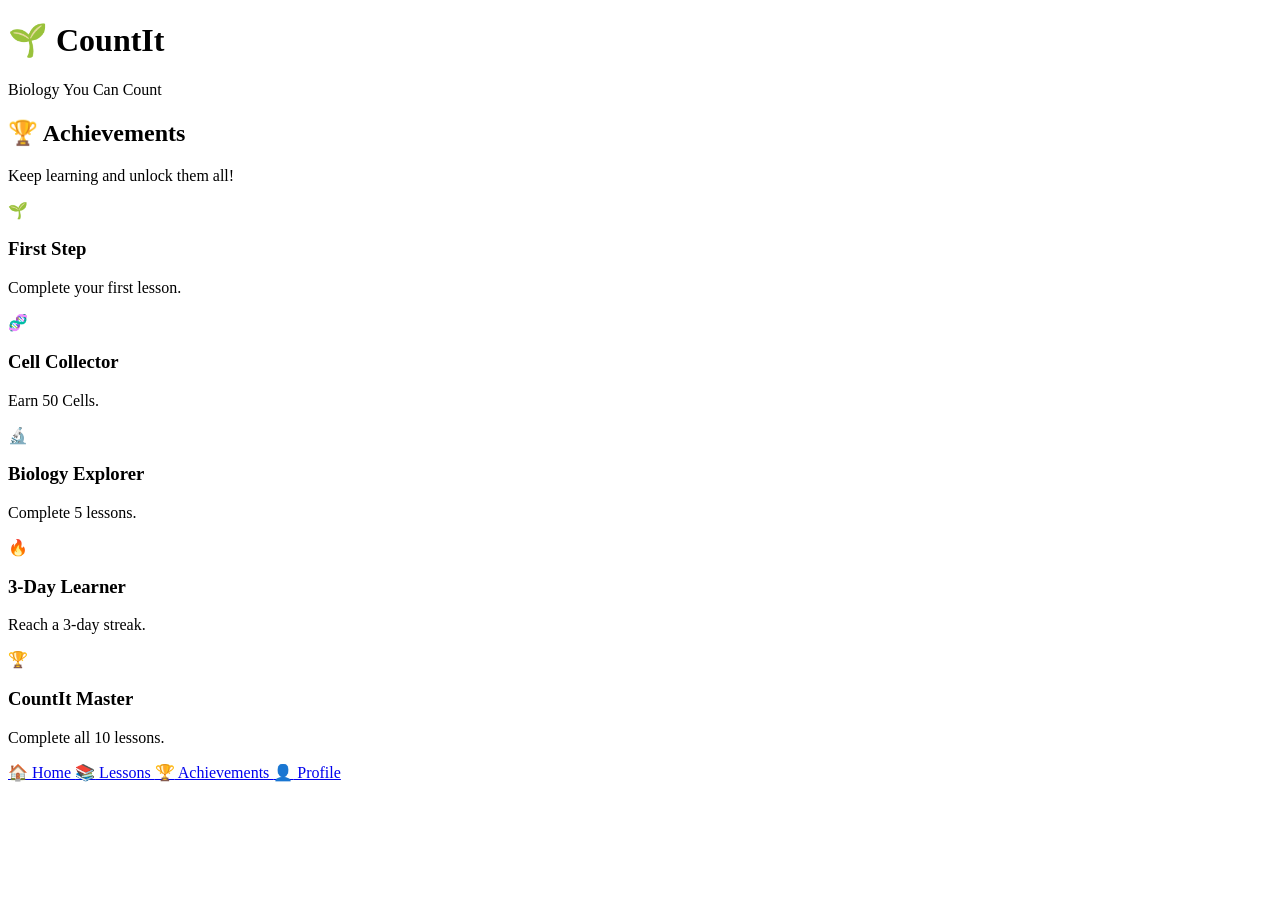
==== achievements.html @ 7a29d95e "Create achievements.html" ====
<!DOCTYPE html>
<html lang="en">

<head>

  <meta charset="UTF-8">

  <meta
    name="viewport"
    content="width=device-width, initial-scale=1.0">

  <title>Achievements | CountIt</title>

  <link rel="stylesheet" href="style.css">

</head>


<body>

  <header>

    <h1>🌱 CountIt</h1>

    <p>Biology You Can Count</p>

  </header>


  <main class="container">

    <h2>🏆 Achievements</h2>

    <p>
      Keep learning and unlock them all!
    </p>


    <section class="achievements-section">

      <div class="achievement-grid">


        <!-- ACHIEVEMENT 1 -->

        <div
          id="achievement1"
          class="achievement">

          <span>🌱</span>

          <h3>First Step</h3>

          <p>
            Complete your first lesson.
          </p>

        </div>


        <!-- ACHIEVEMENT 2 -->

        <div
          id="achievement2"
          class="achievement">

          <span>🧬</span>

          <h3>Cell Collector</h3>

          <p>
            Earn 50 Cells.
          </p>

        </div>


        <!-- ACHIEVEMENT 3 -->

        <div
          id="achievement3"
          class="achievement">

          <span>🔬</span>

          <h3>Biology Explorer</h3>

          <p>
            Complete 5 lessons.
          </p>

        </div>


        <!-- ACHIEVEMENT 4 -->

        <div
          id="achievement4"
          class="achievement">

          <span>🔥</span>

          <h3>3-Day Learner</h3>

          <p>
            Reach a 3-day streak.
          </p>

        </div>


        <!-- ACHIEVEMENT 5 -->

        <div
          id="achievement5"
          class="achievement">

          <span>🏆</span>

          <h3>CountIt Master</h3>

          <p>
            Complete all 10 lessons.
          </p>

        </div>


      </div>

    </section>

  </main>


  <!-- BOTTOM NAVIGATION -->

  <nav class="bottom-nav">


    <a
      href="index.html"
      class="nav-item">

      <span>🏠</span>
      Home

    </a>


    <a
      href="lessons.html"
      class="nav-item">

      <span>📚</span>
      Lessons

    </a>


    <a
      href="achievements.html"
      class="nav-item active">

      <span>🏆</span>
      Achievements

    </a>


    <a
      href="profile.html"
      class="nav-item">

      <span>👤</span>
      Profile

    </a>


  </nav>


  <script>

    /*
      Get saved Cells
    */

    const cells =
      Number(localStorage.getItem("cells")) || 0;


    /*
      Get saved streak
    */

    const streak =
      Number(localStorage.getItem("streak")) || 0;


    /*
      Count completed lessons
    */

    let completedLessons = 0;


    for (let i = 1; i <= 10; i++) {

      if (
        localStorage.getItem(
          "lesson" + i + "Completed"
        ) === "true"
      ) {

        completedLessons++;

      }

    }


    /*
      Unlock an achievement
    */

    function unlock(number) {

      document
        .getElementById(
          "achievement" + number
        )
        .classList.add("unlocked");

    }


    /*
      First Step
    */

    if (completedLessons >= 1) {

      unlock(1);

    }


    /*
      Cell Collector
    */

    if (cells >= 50) {

      unlock(2);

    }


    /*
      Biology Explorer
    */

    if (completedLessons >= 5) {

      unlock(3);

    }


    /*
      3-Day Learner
    */

    if (streak >= 3) {

      unlock(4);

    }


    /*
      CountIt Master
    */

    if (completedLessons === 10) {

      unlock(5);

    }

  </script>

</body>

</html>
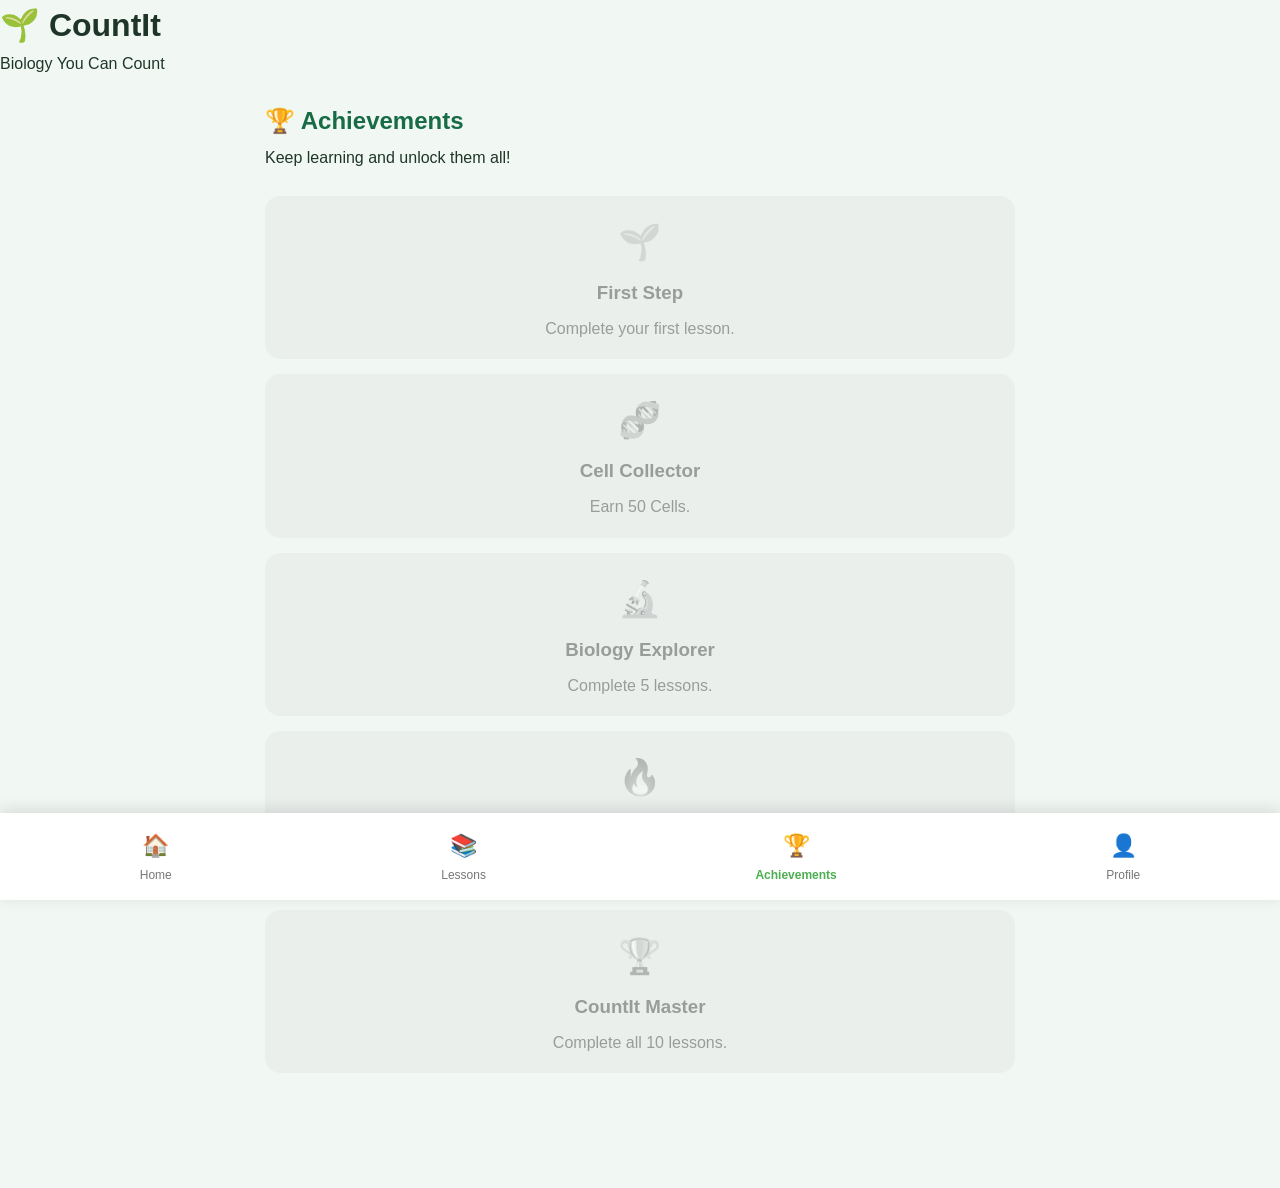
==== commit f8d1c285: "Update achievements.html" ====
--- a/achievements.html
+++ b/achievements.html
@@ -284,7 +284,7 @@
       CountIt Master
     */
 
-    if (completedLessons === 10) {
+    if (completedLessons >= 10) {
 
       unlock(5);
 
--- a/style.css
+++ b/style.css
@@ -0,0 +1,407 @@
+* {
+  margin: 0;
+  padding: 0;
+  box-sizing: border-box;
+}
+
+body {
+  font-family: Arial, sans-serif;
+  background: #f1f8f3;
+  color: #20352a;
+  line-height: 1.6;
+  padding-bottom: 90px;
+}
+
+/* Header */
+
+.app-header {
+  background: linear-gradient(135deg, #176b45, #2e9b68);
+  color: white;
+  text-align: center;
+  padding: 35px 15px;
+}
+
+.app-header h1 {
+  font-size: 36px;
+  margin-bottom: 5px;
+}
+
+.app-header p {
+  font-size: 18px;
+}
+
+.app-header small {
+  opacity: 0.9;
+}
+
+/* Main container */
+
+.container {
+  width: 92%;
+  max-width: 750px;
+  margin: 25px auto;
+}
+
+/* =========================
+   DASHBOARD
+========================= */
+
+.dashboard {
+  display: flex;
+  flex-direction: row;
+  justify-content: space-between;
+  align-items: stretch;
+  gap: 10px;
+  margin-bottom: 25px;
+}
+
+.stat {
+  flex: 1;
+  background: white;
+  padding: 15px 8px;
+  border-radius: 16px;
+  text-align: center;
+  box-shadow: 0 5px 15px rgba(0, 0, 0, 0.08);
+}
+
+.stat span {
+  display: block;
+  font-size: 28px;
+  margin-bottom: 5px;
+}
+
+.stat strong {
+  display: block;
+  font-size: 22px;
+  color: #176b45;
+}
+
+.stat p {
+  font-size: 13px;
+  color: #52665a;
+}
+
+/* Welcome card */
+
+.welcome-card {
+  background: white;
+  padding: 25px;
+  border-radius: 20px;
+  box-shadow: 0 5px 15px rgba(0, 0, 0, 0.08);
+  margin-bottom: 30px;
+}
+
+.welcome-card h2 {
+  color: #176b45;
+  margin-bottom: 10px;
+}
+
+.welcome-card p {
+  color: #52665a;
+  margin-bottom: 18px;
+}
+
+/* Buttons */
+
+button {
+  background: #176b45;
+  color: white;
+  border: none;
+  padding: 12px 20px;
+  border-radius: 10px;
+  font-size: 16px;
+  cursor: pointer;
+}
+
+button:hover {
+  background: #0d4d31;
+}
+
+/* Lessons */
+
+h2 {
+  color: #176b45;
+  margin-bottom: 5px;
+}
+
+.section-description {
+  color: #607568;
+  margin-bottom: 18px;
+}
+
+.lesson-list {
+  display: grid;
+  gap: 16px;
+}
+
+.lesson-card {
+  background: white;
+  padding: 20px;
+  border-radius: 16px;
+  border-left: 6px solid #2e9b68;
+  box-shadow: 0 4px 12px rgba(0, 0, 0, 0.06);
+}
+
+.lesson-card h3 {
+  color: #176b45;
+  margin-bottom: 6px;
+}
+
+.lesson-card p {
+  color: #52665a;
+  margin-bottom: 12px;
+}
+
+.lesson-card button {
+  width: 100%;
+}
+
+/* Premium lessons */
+
+.lesson-card.locked {
+  border-left-color: #d49b28;
+}
+
+.lesson-card.locked h3 {
+  color: #946b13;
+}
+
+.lesson-card.locked button {
+  background: #d49b28;
+}
+
+/* Footer */
+
+footer {
+  text-align: center;
+  padding: 25px 15px;
+  color: #607568;
+  font-size: 14px;
+}
+
+/* Progress display */
+
+.progress-box {
+  background: white;
+  padding: 20px;
+  border-radius: 18px;
+  margin-bottom: 25px;
+  box-shadow: 0 5px 15px rgba(0, 0, 0, 0.08);
+  text-align: center;
+}
+
+.progress-box h2 {
+  margin-bottom: 12px;
+}
+
+.progress-box p {
+  margin: 6px 0;
+  color: #52665a;
+}
+
+/* Completed lessons */
+
+.lesson-card.completed {
+  border-left-color: #176b45;
+  background: #e9f8ee;
+}
+
+/* Locked lessons */
+
+.lesson-card.locked {
+  opacity: 0.75;
+}
+
+/* PROGRESS SECTION */
+
+.progress-section {
+  margin: 25px 0;
+  padding: 20px;
+  border-radius: 15px;
+  background: white;
+}
+
+.progress-info {
+  display: flex;
+  justify-content: space-between;
+  margin-bottom: 10px;
+  font-weight: bold;
+}
+
+.progress-bar {
+  width: 100%;
+  height: 15px;
+  background: #e5e5e5;
+  border-radius: 20px;
+  overflow: hidden;
+}
+
+.progress-fill {
+  height: 100%;
+  width: 0%;
+  background: #4caf50;
+  border-radius: 20px;
+  transition: width 0.5s ease;
+}
+
+/* ACHIEVEMENTS */
+
+.achievements-section {
+  margin: 25px 0;
+}
+
+.achievement-grid {
+  display: grid;
+  gap: 15px;
+}
+
+.achievement {
+  padding: 18px;
+  border-radius: 15px;
+  background: #e5e5e5;
+  text-align: center;
+  opacity: 0.45;
+  filter: grayscale(1);
+  transition: 0.3s;
+}
+
+.achievement span {
+  font-size: 35px;
+}
+
+.achievement h3 {
+  margin: 8px 0;
+}
+
+.achievement p {
+  margin: 0;
+}
+
+/* UNLOCKED */
+
+.achievement.unlocked {
+  opacity: 1;
+  filter: grayscale(0);
+  background: white;
+  transform: scale(1.02);
+}
+
+/* =============================
+   COUNTIT APP NAVIGATION
+============================= */
+
+.bottom-nav {
+  position: fixed;
+  bottom: 0;
+  left: 0;
+  width: 100%;
+
+  display: flex;
+  justify-content: space-around;
+  align-items: center;
+
+  padding: 10px 5px;
+
+  background: white;
+
+  box-shadow: 0 -3px 15px rgba(0, 0, 0, 0.12);
+
+  z-index: 1000;
+}
+
+.nav-item {
+  display: flex;
+  flex-direction: column;
+  align-items: center;
+
+  gap: 3px;
+
+  font-size: 12px;
+
+  color: #777;
+
+  text-decoration: none;
+
+  padding: 5px 10px;
+}
+
+.nav-item span {
+  font-size: 22px;
+}
+
+.nav-item.active {
+  color: #4caf50;
+  font-weight: bold;
+}
+
+/* =========================
+   CONTINUE LEARNING
+========================= */
+
+.continue-section {
+  margin: 25px 0;
+  padding: 22px;
+  border-radius: 20px;
+  background: linear-gradient(135deg, #e8f5e9, #ffffff);
+  box-shadow: 0 6px 20px rgba(0, 0, 0, 0.12);
+  text-align: center;
+}
+
+.continue-section h2 {
+  margin-bottom: 10px;
+  font-size: 24px;
+}
+
+.continue-section p {
+  margin-bottom: 20px;
+  color: #52665a;
+}
+
+.continue-section button {
+  width: 100%;
+  padding: 15px;
+  border-radius: 14px;
+  background: #4caf50;
+  font-size: 17px;
+  font-weight: bold;
+}
+
+.continue-section button:active {
+  transform: scale(0.97);
+}
+
+/* Lesson stats */
+
+.lesson-stats {
+  display: flex;
+  flex-direction: row;
+  gap: 12px;
+  margin-bottom: 25px;
+}
+
+.lesson-stat {
+  flex: 1;
+  background: white;
+  padding: 15px 10px;
+  border-radius: 16px;
+  text-align: center;
+  box-shadow: 0 5px 15px rgba(0, 0, 0, 0.08);
+}
+
+.lesson-stat span {
+  display: block;
+  font-size: 28px;
+  margin-bottom: 4px;
+}
+
+.lesson-stat strong {
+  display: block;
+  font-size: 22px;
+  color: #176b45;
+}
+
+.lesson-stat p {
+  margin: 4px 0 0;
+  font-size: 13px;
+  color: #52665a;
+}
